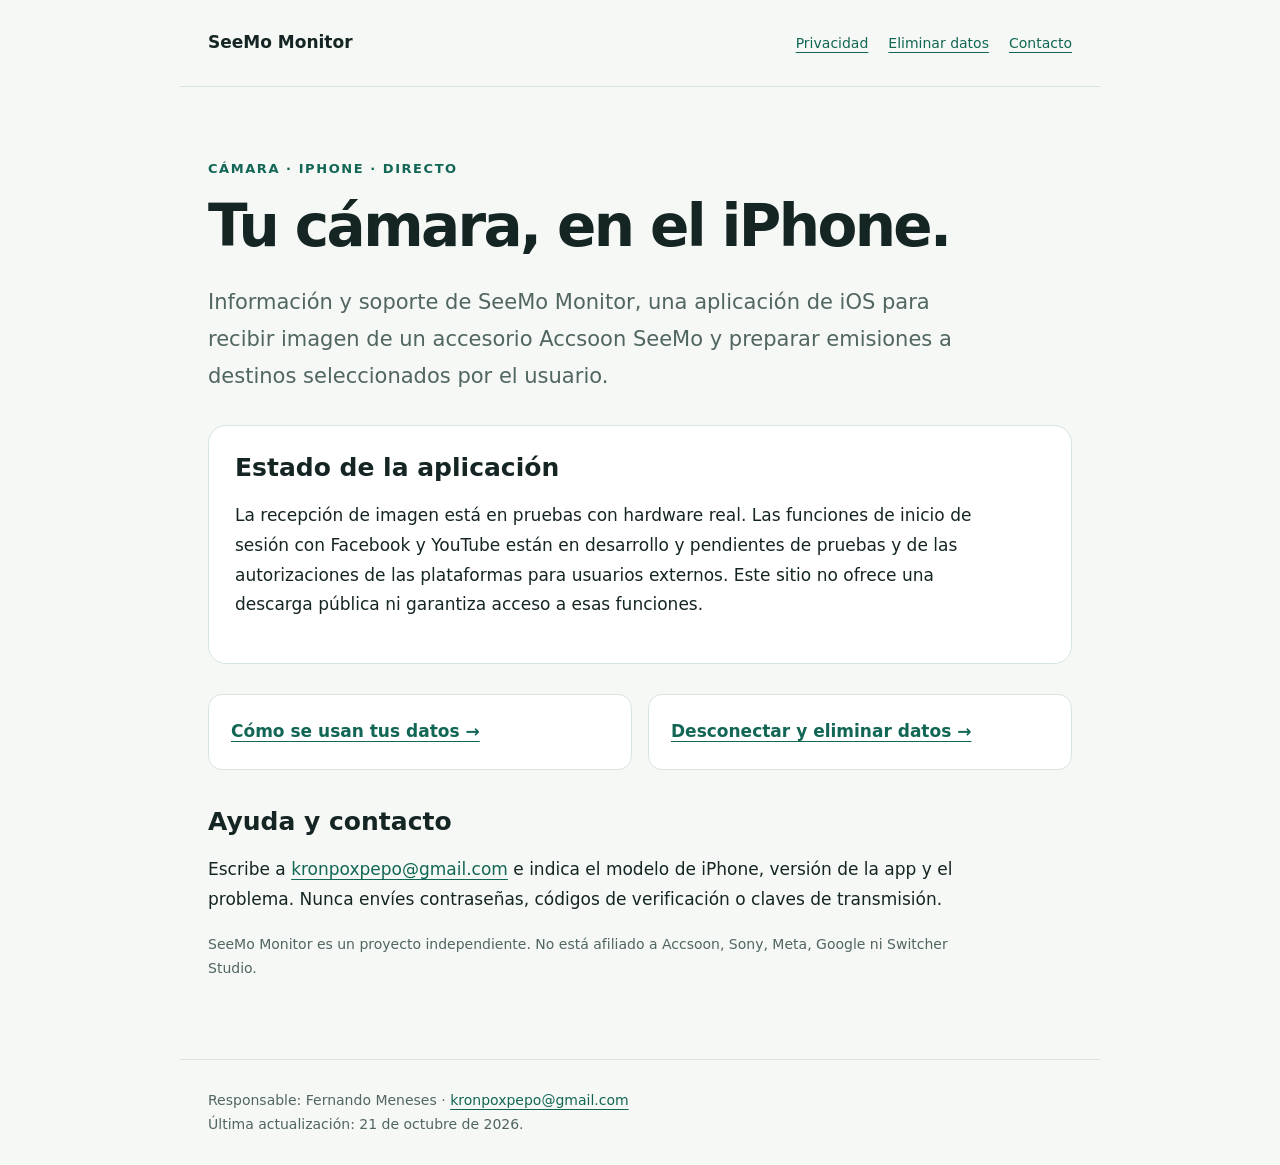
==== index.html @ 220f9805 "Publicar soporte, privacidad y eliminación de datos" ====
<!doctype html><html lang="es"><head><meta charset="utf-8"><meta name="viewport" content="width=device-width,initial-scale=1"><meta name="description" content="Soporte, privacidad y control de datos de SeeMo Monitor."><title>Soporte · SeeMo Monitor</title><link rel="stylesheet" href="style.css"></head><body><header><a href="index.html">SeeMo Monitor</a><nav aria-label="Principal"><a href="privacidad.html">Privacidad</a><a href="eliminar-datos.html">Eliminar datos</a><a href="mailto:kronpoxpepo@gmail.com">Contacto</a></nav></header><main><p class="eyebrow">Cámara · iPhone · Directo</p><h1>Tu cámara, en el iPhone.</h1><p class="lead">Información y soporte de SeeMo Monitor, una aplicación de iOS para recibir imagen de un accesorio Accsoon SeeMo y preparar emisiones a destinos seleccionados por el usuario.</p><div class="panel"><h2 style="margin-top:0">Estado de la aplicación</h2><p>La recepción de imagen está en pruebas con hardware real. Las funciones de inicio de sesión con Facebook y YouTube están en desarrollo y pendientes de pruebas y de las autorizaciones de las plataformas para usuarios externos. Este sitio no ofrece una descarga pública ni garantiza acceso a esas funciones.</p></div><div class="links"><a href="privacidad.html">Cómo se usan tus datos →</a><a href="eliminar-datos.html">Desconectar y eliminar datos →</a></div><h2>Ayuda y contacto</h2><p>Escribe a <a href="mailto:kronpoxpepo@gmail.com">kronpoxpepo@gmail.com</a> e indica el modelo de iPhone, versión de la app y el problema. Nunca envíes contraseñas, códigos de verificación o claves de transmisión.</p><p class="meta">SeeMo Monitor es un proyecto independiente. No está afiliado a Accsoon, Sony, Meta, Google ni Switcher Studio.</p></main><footer>Responsable: Fernando Meneses · <a href="mailto:kronpoxpepo@gmail.com">kronpoxpepo@gmail.com</a><br>Última actualización: 21 de octubre de 2026.</footer></body></html>
---- style.css ----
:root{color-scheme:light;--ink:#152524;--muted:#516561;--line:#d8e4df;--green:#126655}*{box-sizing:border-box}body{margin:0;background:#f5f8f4;color:var(--ink);font:17px/1.75 system-ui,sans-serif}a{color:var(--green);text-underline-offset:4px}header,main,footer{max-width:920px;margin:auto;padding:28px}header{display:flex;align-items:center;justify-content:space-between;gap:24px;border-bottom:1px solid var(--line)}header>a{font-weight:750;text-decoration:none;color:var(--ink)}nav{display:flex;gap:20px;flex-wrap:wrap;font-size:14px}main{min-height:65vh;padding-top:58px;padding-bottom:64px}h1{font-size:clamp(34px,6vw,58px);line-height:1.12;letter-spacing:-.045em;margin:12px 0 26px}h2{font-size:25px;line-height:1.3;margin:36px 0 14px}p,li{max-width:760px}li+li{margin-top:12px}.eyebrow{font-size:13px;letter-spacing:.12em;text-transform:uppercase;color:var(--green);font-weight:700}.lead{font-size:21px;color:var(--muted)}.panel{background:white;border:1px solid var(--line);border-radius:18px;padding:26px;margin:30px 0}.links{display:grid;grid-template-columns:repeat(auto-fit,minmax(220px,1fr));gap:16px}.links a{display:block;background:white;border:1px solid var(--line);padding:22px;border-radius:14px;font-weight:650}.meta,footer{font-size:14px;color:var(--muted)}footer{border-top:1px solid var(--line)}:focus-visible{outline:3px solid #137a63;outline-offset:5px}@media(max-width:600px){header{align-items:flex-start;flex-direction:column}header,main,footer{padding-left:22px;padding-right:22px}}
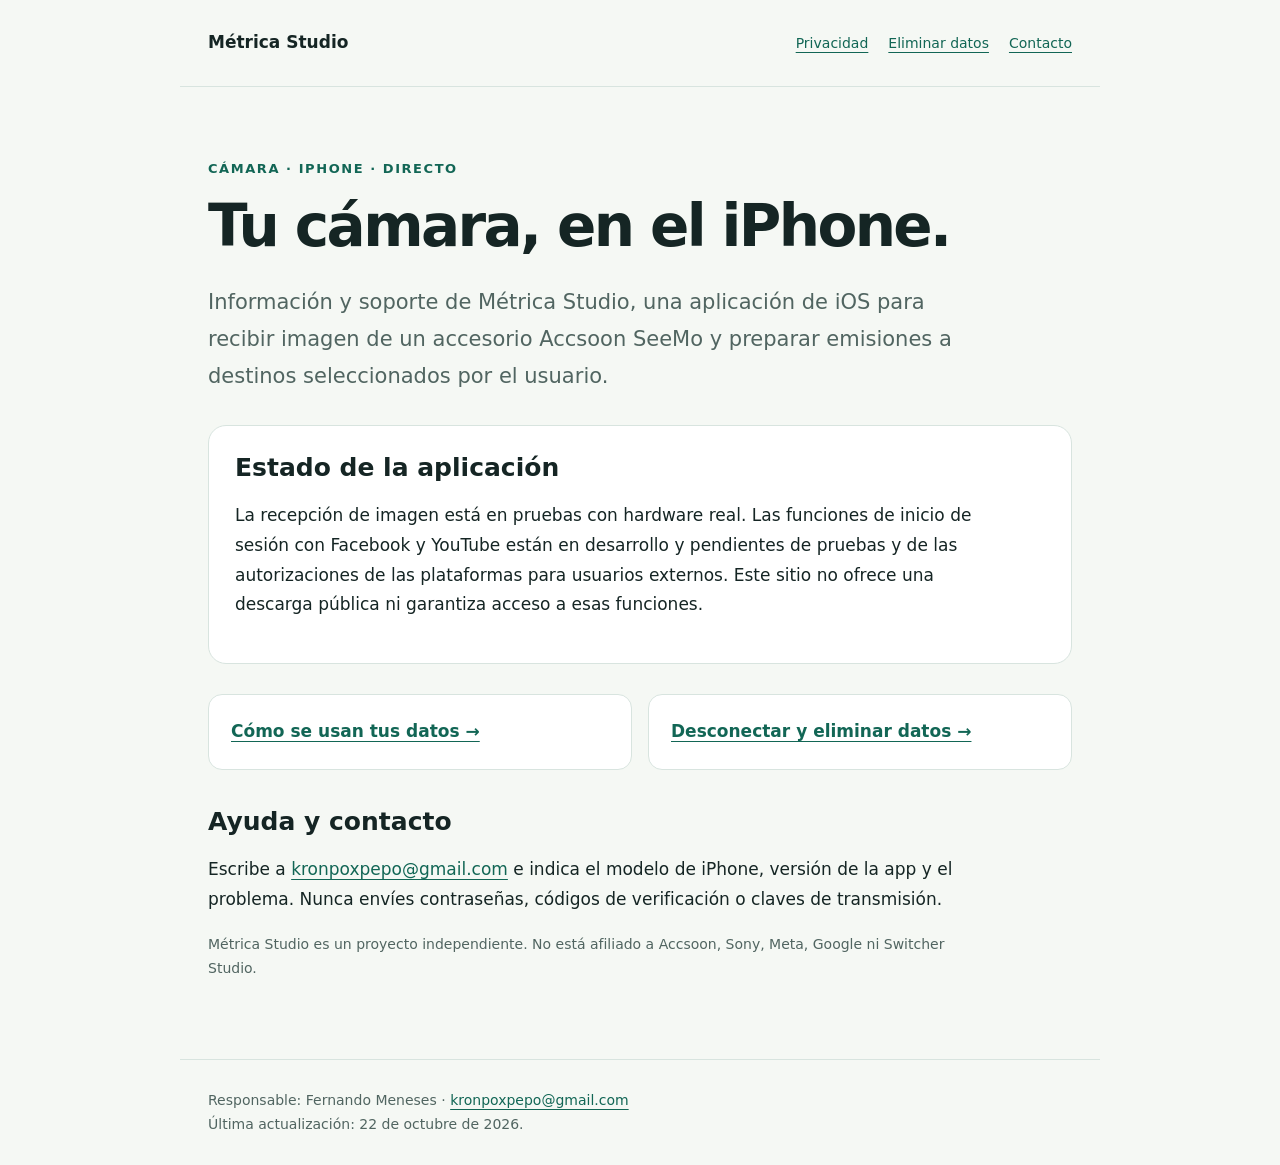
==== commit 2962d59c: "Update support branding to Métrica Studio and explain local overlay copies" ====
--- a/index.html
+++ b/index.html
@@ -1 +1 @@
-<!doctype html><html lang="es"><head><meta charset="utf-8"><meta name="viewport" content="width=device-width,initial-scale=1"><meta name="description" content="Soporte, privacidad y control de datos de SeeMo Monitor."><title>Soporte · SeeMo Monitor</title><link rel="stylesheet" href="style.css"></head><body><header><a href="index.html">SeeMo Monitor</a><nav aria-label="Principal"><a href="privacidad.html">Privacidad</a><a href="eliminar-datos.html">Eliminar datos</a><a href="mailto:kronpoxpepo@gmail.com">Contacto</a></nav></header><main><p class="eyebrow">Cámara · iPhone · Directo</p><h1>Tu cámara, en el iPhone.</h1><p class="lead">Información y soporte de SeeMo Monitor, una aplicación de iOS para recibir imagen de un accesorio Accsoon SeeMo y preparar emisiones a destinos seleccionados por el usuario.</p><div class="panel"><h2 style="margin-top:0">Estado de la aplicación</h2><p>La recepción de imagen está en pruebas con hardware real. Las funciones de inicio de sesión con Facebook y YouTube están en desarrollo y pendientes de pruebas y de las autorizaciones de las plataformas para usuarios externos. Este sitio no ofrece una descarga pública ni garantiza acceso a esas funciones.</p></div><div class="links"><a href="privacidad.html">Cómo se usan tus datos →</a><a href="eliminar-datos.html">Desconectar y eliminar datos →</a></div><h2>Ayuda y contacto</h2><p>Escribe a <a href="mailto:kronpoxpepo@gmail.com">kronpoxpepo@gmail.com</a> e indica el modelo de iPhone, versión de la app y el problema. Nunca envíes contraseñas, códigos de verificación o claves de transmisión.</p><p class="meta">SeeMo Monitor es un proyecto independiente. No está afiliado a Accsoon, Sony, Meta, Google ni Switcher Studio.</p></main><footer>Responsable: Fernando Meneses · <a href="mailto:kronpoxpepo@gmail.com">kronpoxpepo@gmail.com</a><br>Última actualización: 21 de octubre de 2026.</footer></body></html>+<!doctype html><html lang="es"><head><meta charset="utf-8"><meta name="viewport" content="width=device-width,initial-scale=1"><meta name="description" content="Soporte, privacidad y control de datos de Métrica Studio."><title>Soporte · Métrica Studio</title><link rel="stylesheet" href="style.css"></head><body><header><a href="index.html">Métrica Studio</a><nav aria-label="Principal"><a href="privacidad.html">Privacidad</a><a href="eliminar-datos.html">Eliminar datos</a><a href="mailto:kronpoxpepo@gmail.com">Contacto</a></nav></header><main><p class="eyebrow">Cámara · iPhone · Directo</p><h1>Tu cámara, en el iPhone.</h1><p class="lead">Información y soporte de Métrica Studio, una aplicación de iOS para recibir imagen de un accesorio Accsoon SeeMo y preparar emisiones a destinos seleccionados por el usuario.</p><div class="panel"><h2 style="margin-top:0">Estado de la aplicación</h2><p>La recepción de imagen está en pruebas con hardware real. Las funciones de inicio de sesión con Facebook y YouTube están en desarrollo y pendientes de pruebas y de las autorizaciones de las plataformas para usuarios externos. Este sitio no ofrece una descarga pública ni garantiza acceso a esas funciones.</p></div><div class="links"><a href="privacidad.html">Cómo se usan tus datos →</a><a href="eliminar-datos.html">Desconectar y eliminar datos →</a></div><h2>Ayuda y contacto</h2><p>Escribe a <a href="mailto:kronpoxpepo@gmail.com">kronpoxpepo@gmail.com</a> e indica el modelo de iPhone, versión de la app y el problema. Nunca envíes contraseñas, códigos de verificación o claves de transmisión.</p><p class="meta">Métrica Studio es un proyecto independiente. No está afiliado a Accsoon, Sony, Meta, Google ni Switcher Studio.</p></main><footer>Responsable: Fernando Meneses · <a href="mailto:kronpoxpepo@gmail.com">kronpoxpepo@gmail.com</a><br>Última actualización: 22 de octubre de 2026.</footer></body></html>
